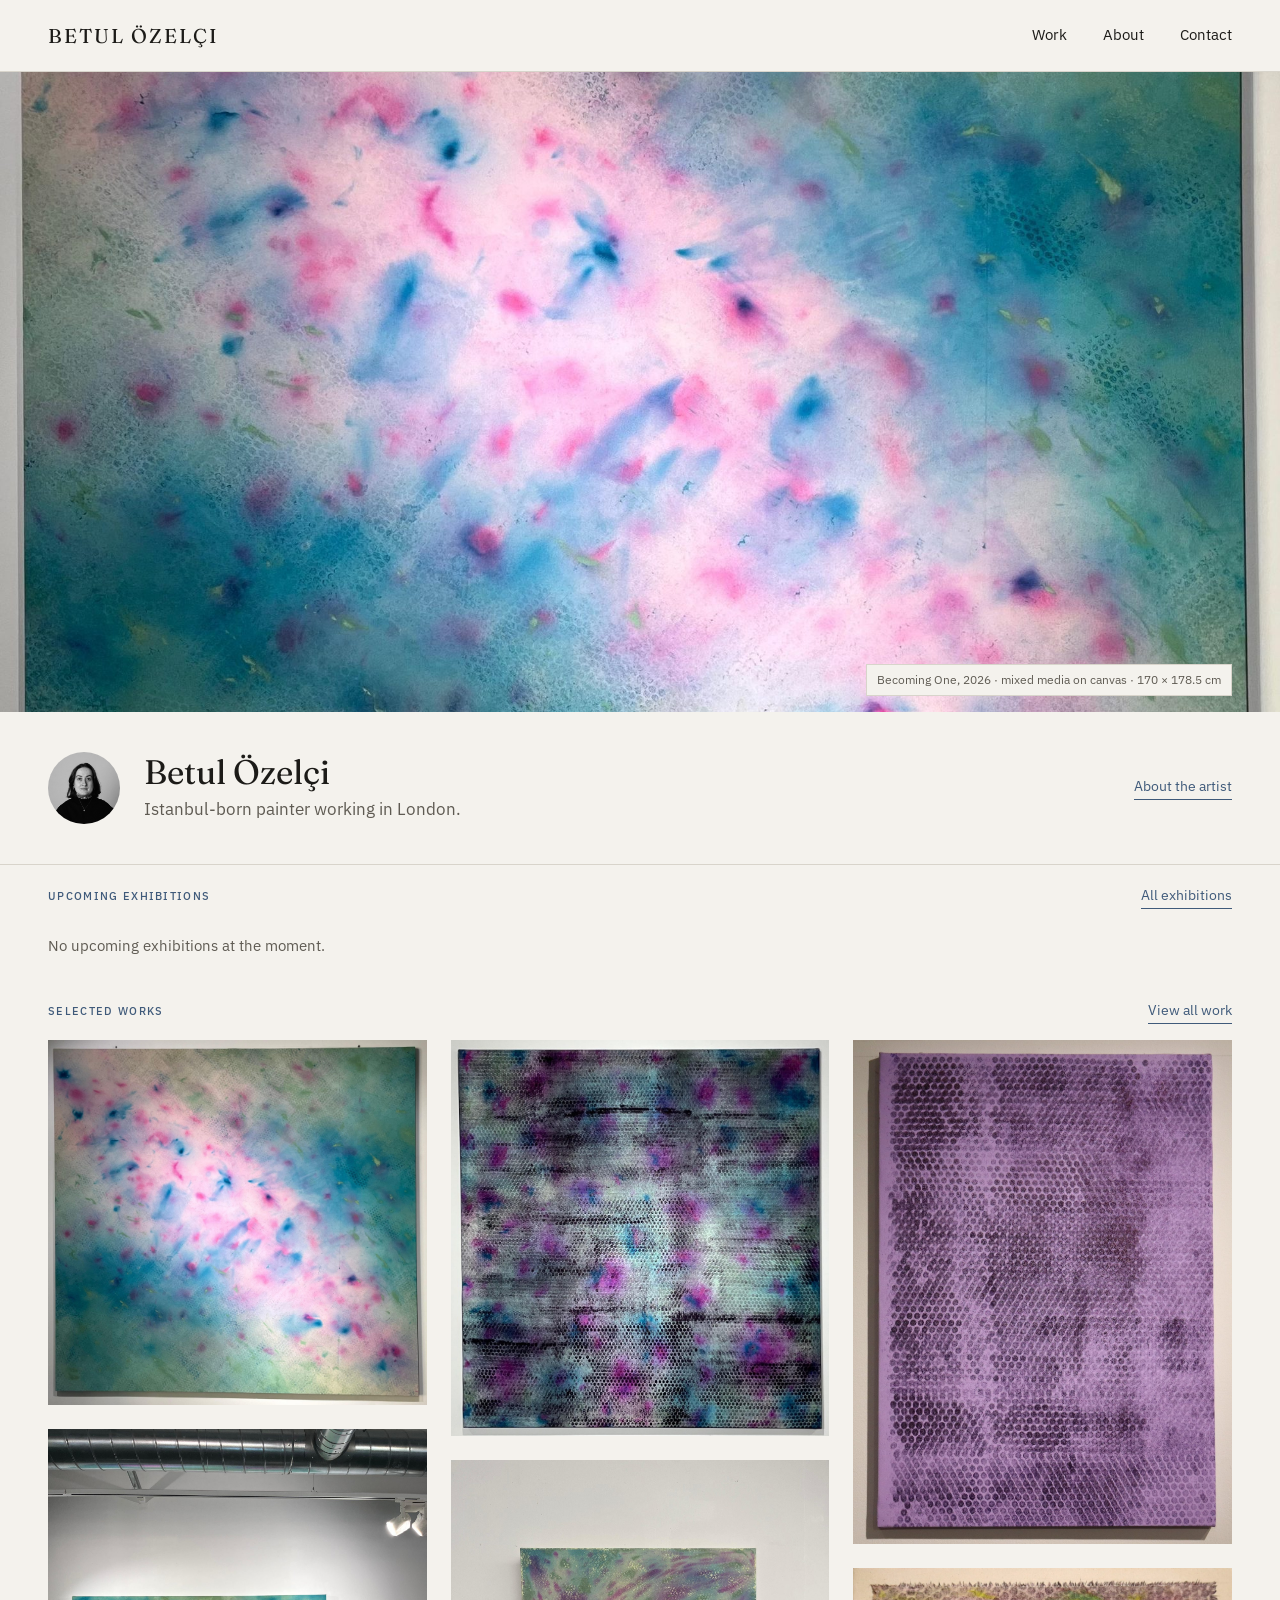
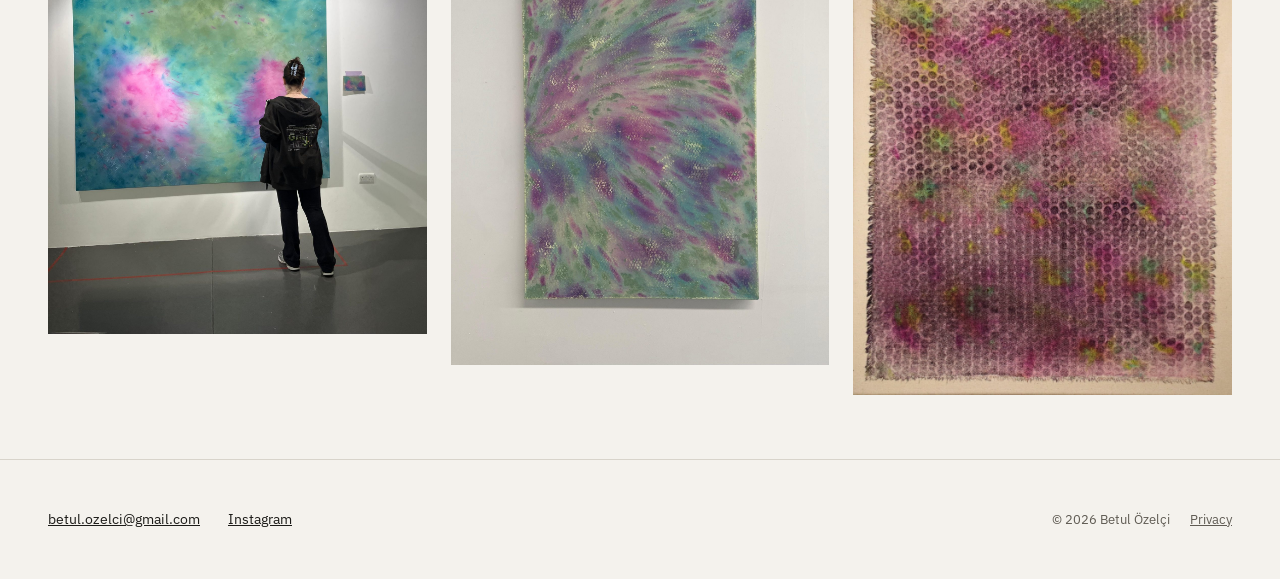
==== index.html @ ed138870 "Initial Push" ====
<!doctype html>
<html lang="en">
<head>
  <meta charset="utf-8">
  <meta name="viewport" content="width=device-width, initial-scale=1">
  <title>Home</title>
  <meta name="description" content="Betul Özelçi — Istanbul-born painter working in London. Paintings, exhibitions and contact.">
  <link rel="preconnect" href="https://fonts.googleapis.com">
  <link rel="preconnect" href="https://fonts.gstatic.com" crossorigin>
  <link href="https://fonts.googleapis.com/css2?family=Fraunces:opsz,wght@9..144,400;9..144,500&family=IBM+Plex+Sans:wght@400;500&display=swap" rel="stylesheet">
  <link rel="stylesheet" href="css/style.css">
</head>
<body data-page="home" data-root="">

  <header class="site-header wrap">
    <a class="brand" href="index.html" data-site="name">Artist Name</a>
    <nav class="nav" aria-label="Main">
      <a href="work.html">Work</a>
      <a href="about.html">About</a>
      <a href="#contact">Contact</a>
    </nav>
  </header>

  <!-- Hero: one painting, full width. Which one is set by "hero" in js/site.js -->
  <section class="hero" id="hero" aria-label="Featured painting"></section>

  <section class="intro wrap" aria-label="Introduction">
    <div id="avatar" aria-hidden="true"></div>
    <div>
      <h1 data-site="name">Artist Name</h1>
      <p data-site="tagline">London-based painter working in abstraction.</p>
    </div>
    <a class="link about-link" href="about.html">About the artist</a>
  </section>

  <!-- Upcoming exhibitions: current and future shows from js/exhibitions.js (max 3).
       When there are none, the line below is shown instead. -->
  <section class="exhibitions wrap" id="exhibitions" aria-label="Upcoming exhibitions">
    <div class="section-head">
      <span class="eyebrow">Upcoming exhibitions</span>
      <a class="link" href="about.html#exhibitions">All exhibitions</a>
    </div>
    <div id="exh-list"></div>
    <p class="exh-empty" id="exh-empty" hidden>No upcoming exhibitions at the moment.</p>
  </section>

  <!-- Selected works: paintings with featured: true in js/paintings.js -->
  <section class="section wrap" id="work" aria-label="Selected works">
    <div class="section-head">
      <span class="eyebrow">Selected works</span>
      <a class="link" href="work.html">View all work</a>
    </div>
    <div class="grid" id="selected"></div>
  </section>

  <footer class="site-footer wrap" id="contact">
    <div class="links">
      <a data-site="email" href="#">hello@example.com</a>
      <a data-site="instagram" href="#">Instagram</a>
      <a data-site="saatchi" href="#">Saatchi Art</a>
    </div>
    <div class="legal">
      <span>© <span data-now-year>2026</span> <span data-site="name">Artist Name</span></span>
      <a href="privacy.html">Privacy</a>
    </div>
  </footer>

  <script src="js/site.js"></script>
  <script src="js/paintings.js"></script>
  <script src="js/exhibitions.js"></script>
  <script src="js/main.js"></script>
</body>
</html>
---- css/style.css ----
:root {
  --bg: #f4f2ed;
  --ink: #1c1b18;
  --muted: #5f5b53;
  --line: #d8d4cb;
  --line-soft: #e6e3dc;
  --ph: #e4e1d9;
  --accent: #3f5a7a;
  --serif: 'Fraunces', Georgia, serif;
  --sans: 'IBM Plex Sans', system-ui, sans-serif;
  --gutter: 48px;
}
@media (max-width: 720px) { :root { --gutter: 20px; } }

* { box-sizing: border-box; }
html { -webkit-text-size-adjust: 100%; }
body { margin: 0; background: var(--bg); color: var(--ink); font-family: var(--sans); font-size: 16px; line-height: 1.5; }
a { color: inherit; }
img { display: block; max-width: 100%; height: auto; }
figure { margin: 0; }
.wrap { padding-left: var(--gutter); padding-right: var(--gutter); }
[hidden] { display: none !important; }

/* ---------- header ---------- */
.site-header { height: 72px; display: flex; align-items: center; justify-content: space-between; border-bottom: 1px solid var(--line); }
.brand { font-family: var(--serif); font-size: 20px; letter-spacing: .1em; text-transform: uppercase; text-decoration: none; }
.nav { display: flex; gap: 36px; }
.nav a { text-decoration: none; font-size: 15px; padding: 12px 0; }
.nav a[aria-current="page"] { border-bottom: 1px solid var(--ink); padding-bottom: 2px; }
@media (max-width: 720px) {
  .site-header { height: 56px; }
  .brand { font-size: 15px; }
  .nav { gap: 18px; }
  .nav a { font-size: 14px; }
}

/* ---------- home: hero ---------- */
.hero { position: relative; background: var(--ph); min-height: 320px; }
.hero img { width: 100%; height: 640px; object-fit: cover; }
.hero .caption { position: absolute; right: var(--gutter); bottom: 16px; font-size: 12px; color: var(--muted); background: var(--bg); padding: 6px 10px; border: 1px solid var(--line); }
@media (max-width: 720px) {
  .hero img { height: 440px; }
  .hero .caption { right: 12px; bottom: 12px; font-size: 11px; }
}

/* ---------- home: intro ---------- */
.intro { display: flex; align-items: center; gap: 24px; padding-top: 40px; padding-bottom: 40px; }
.intro .avatar { width: 72px; height: 72px; border-radius: 50%; object-fit: cover; background: var(--ph); flex-shrink: 0; }
.intro h1 { margin: 0 0 6px; font-family: var(--serif); font-weight: 400; font-size: 34px; line-height: 1.1; }
.intro p { margin: 0; font-size: 17px; color: var(--muted); }
.intro .about-link { margin-left: auto; white-space: nowrap; }
@media (max-width: 720px) {
  .intro { flex-direction: column; align-items: flex-start; gap: 10px; padding-top: 24px; padding-bottom: 24px; }
  .intro .avatar { width: 56px; height: 56px; }
  .intro h1 { font-size: 26px; }
  .intro p { font-size: 15px; }
  .intro .about-link { margin-left: 0; }
}

/* ---------- shared bits ---------- */
.section { padding-top: 8px; padding-bottom: 64px; }
.section-head { display: flex; align-items: baseline; justify-content: space-between; gap: 16px; margin-bottom: 16px; }
.eyebrow { font-size: 11px; letter-spacing: .12em; text-transform: uppercase; font-weight: 500; color: var(--accent); }
.link { font-size: 14px; color: var(--accent); text-decoration: none; border-bottom: 1px solid var(--accent); padding-bottom: 2px; }
.count { font-size: 14px; color: var(--muted); }
.empty { font-size: 15px; color: var(--muted); padding: 40px 0; }

/* ---------- home: exhibitions ---------- */
.exhibitions { border-top: 1px solid var(--line); padding-top: 20px; padding-bottom: 32px; }
.exh-row { display: flex; align-items: center; gap: 24px; min-height: 40px; border-bottom: 1px solid var(--line-soft); font-size: 14px; }
.exh-row .dates { width: 190px; flex-shrink: 0; color: var(--muted); }
.exh-row .title { flex: 1; font-size: 15px; font-weight: 500; }
.exh-row .venue { width: 360px; flex-shrink: 0; color: var(--muted); }
.exh-row .more { color: var(--accent); text-decoration: none; }
.exh-empty { margin: 0; padding: 10px 0 2px; font-size: 15px; color: var(--muted); }
@media (max-width: 1000px) { .exh-row .venue { width: 220px; } }
@media (max-width: 720px) {
  .exh-row { flex-direction: column; align-items: flex-start; gap: 4px; padding: 10px 0; }
  .exh-row .dates, .exh-row .venue { width: auto; font-size: 12px; }
}

/* ---------- grid of works ---------- */
.grid { columns: 3; column-gap: 24px; }
@media (max-width: 1000px) { .grid { columns: 2; } }
@media (max-width: 720px) { .grid { columns: 2; column-gap: 16px; } }
@media (max-width: 380px) { .grid { columns: 1; } }

.tile { display: block; break-inside: avoid; margin: 0 0 24px; position: relative; text-decoration: none; color: inherit; }
@media (max-width: 720px) { .tile { margin-bottom: 16px; } }
.tile .img { background: var(--ph); }
.tile figcaption { font-size: 12px; line-height: 18px; color: var(--muted); margin-top: 6px; }
.tile figcaption .t { display: block; }
.tile figcaption .m { display: block; }

/* mouse / trackpad: caption appears on hover over the image */
@media (hover: hover) {
  .tile figcaption { position: absolute; left: 0; right: 0; bottom: 0; margin: 0; padding: 14px 16px; background: rgba(28, 27, 24, .82); color: #fff; opacity: 0; transition: opacity .2s; }
  .tile:hover figcaption, .tile:focus-visible figcaption { opacity: 1; }
  .tile figcaption .t { font-size: 15px; font-weight: 500; }
  .tile figcaption .m { font-size: 13px; color: #e4e1d9; }
}

/* ---------- works page: filters ---------- */
.page-title { font-family: var(--serif); font-weight: 400; font-size: 40px; line-height: 1.1; margin: 40px 0 20px; }
.filters { display: flex; flex-direction: column; gap: 10px; margin-bottom: 24px; }
.filter-row { display: flex; align-items: center; gap: 20px; font-size: 15px; overflow-x: auto; white-space: nowrap; }
.filter-row .eyebrow { width: 72px; flex-shrink: 0; }
.filter-row button { background: none; border: 0; padding: 0; font: inherit; color: var(--muted); cursor: pointer; border-bottom: 1px solid transparent; line-height: 22px; }
.filter-row button[aria-pressed="true"] { color: var(--ink); border-bottom-color: var(--ink); }
@media (max-width: 720px) {
  .page-title { font-size: 26px; margin: 24px 0 14px; }
  .filter-row { font-size: 14px; gap: 16px; }
  .filter-row .eyebrow { width: 56px; }
}

/* ---------- painting page ---------- */
.subbar { height: 56px; display: flex; align-items: center; justify-content: space-between; border-bottom: 1px solid var(--line-soft); font-size: 14px; }
.subbar a { text-decoration: none; color: var(--muted); }
.subbar .pn { display: flex; gap: 24px; }
.artwork { display: flex; gap: 40px; align-items: flex-start; padding-top: 24px; padding-bottom: 64px; }
.gallery { display: flex; gap: 24px; align-items: flex-start; width: 832px; max-width: 100%; flex-shrink: 0; }
.main { width: 720px; max-width: 100%; background: var(--ph); cursor: zoom-in; }
.main img { width: 100%; }
.thumbs { display: flex; flex-direction: column; gap: 12px; width: 88px; flex-shrink: 0; }
.thumbs button { background: none; border: 0; padding: 0; cursor: pointer; text-align: left; font: inherit; color: var(--muted); font-size: 11px; line-height: 14px; }
.thumbs button img { width: 88px; height: 88px; object-fit: cover; border: 2px solid transparent; background: var(--ph); margin-bottom: 4px; }
.thumbs button[aria-pressed="true"] img { border-color: var(--ink); }
.info { flex: 1; display: flex; flex-direction: column; gap: 14px; min-width: 240px; }
.info h1 { margin: 0; font-family: var(--serif); font-weight: 400; font-size: 32px; line-height: 1.1; }
.meta { display: flex; flex-direction: column; gap: 6px; font-size: 15px; color: var(--muted); }
.btn { display: inline-flex; align-items: center; justify-content: center; height: 48px; padding: 0 20px; background: var(--ink); color: #fff; text-decoration: none; font-size: 15px; font-weight: 500; align-self: flex-start; }
.status-text { font-size: 15px; color: var(--muted); }
.desc { font-size: 15px; line-height: 1.6; margin: 8px 0 0; }
.enquire { align-self: flex-start; }
.more-grid { display: grid; grid-template-columns: repeat(4, minmax(0, 1fr)); gap: 24px; }
.more-grid .tile { margin: 0; }
@media (max-width: 1000px) {
  .artwork { flex-direction: column; }
  .gallery { width: 100%; }
  .main { width: 100%; }
  .more-grid { grid-template-columns: repeat(2, minmax(0, 1fr)); gap: 16px; }
}
@media (max-width: 720px) {
  .subbar { height: 44px; font-size: 13px; }
  .gallery { flex-direction: column; gap: 12px; }
  .thumbs { flex-direction: row; width: 100%; }
  .thumbs button { flex: 1; }
  .thumbs button img { width: 100%; height: 78px; }
  .info h1 { font-size: 26px; }
  .btn { align-self: stretch; }
}
dialog.zoom { border: 0; padding: 0; margin: 0; background: #1c1b18; max-width: 100vw; max-height: 100vh; width: 100vw; height: 100vh; }
dialog.zoom img { width: 100%; height: 100%; object-fit: contain; cursor: zoom-out; }
dialog.zoom::backdrop { background: rgba(28, 27, 24, .9); }

/* ---------- about page ---------- */
.about-top { display: flex; gap: 48px; align-items: flex-start; padding-top: 48px; padding-bottom: 48px; }
.about-top .portrait { width: 420px; flex-shrink: 0; background: var(--ph); }
.about-top .text { flex: 1; }
.about-top h1 { margin: 0 0 16px; font-family: var(--serif); font-weight: 400; font-size: 40px; line-height: 1.1; }
.statement p { font-size: 16px; line-height: 1.7; margin: 0 0 14px; }
.cv { display: grid; grid-template-columns: repeat(auto-fit, minmax(240px, 1fr)); gap: 48px; padding-bottom: 64px; }
.cv h2 { font-size: 11px; letter-spacing: .12em; text-transform: uppercase; font-weight: 500; color: var(--accent); margin: 0 0 14px; }
.cv ul { list-style: none; margin: 0; padding: 0; display: flex; flex-direction: column; gap: 12px; }
.cv li { display: flex; gap: 16px; font-size: 15px; line-height: 22px; }
.cv li .y { width: 48px; flex-shrink: 0; color: var(--muted); font-size: 13px; }
.studio { padding-bottom: 64px; }
.studio img { width: 100%; height: 400px; object-fit: cover; background: var(--ph); }
.contact { padding-bottom: 64px; }
.contact .big { font-family: var(--serif); font-size: 30px; text-decoration: none; display: inline-block; margin: 12px 0; }
.contact .links { display: flex; gap: 24px; font-size: 15px; }
@media (max-width: 1000px) {
  .about-top { flex-direction: column; gap: 24px; }
  .about-top .portrait { width: 100%; }
  .cv { grid-template-columns: 1fr; gap: 24px; }
}
@media (max-width: 720px) {
  .about-top { padding-top: 20px; padding-bottom: 24px; }
  .about-top h1 { font-size: 26px; }
  .studio img { height: 220px; }
  .contact .big { font-size: 22px; }
}

/* ---------- footer ---------- */
.site-footer { min-height: 120px; display: flex; align-items: center; justify-content: space-between; border-top: 1px solid var(--line); font-size: 14px; gap: 16px; flex-wrap: wrap; padding-top: 24px; padding-bottom: 24px; }
.site-footer .links { display: flex; gap: 28px; flex-wrap: wrap; }
.site-footer .legal { display: flex; gap: 20px; font-size: 13px; color: var(--muted); }
@media (max-width: 720px) {
  .site-footer { flex-direction: column; align-items: flex-start; gap: 14px; }
  .site-footer .links { gap: 20px; }
}

/* ---------- missing image notice (test builds only) ---------- */
.missing { display: flex; align-items: center; justify-content: center; background: var(--ph); color: var(--muted); font-size: 12px; min-height: 200px; border: 1px dashed #b8b4aa; text-align: center; padding: 12px; word-break: break-all; }
.hero .missing, .studio .missing { min-height: 320px; }
.intro .missing { width: 72px; height: 72px; min-height: 0; border-radius: 50%; font-size: 9px; padding: 4px; }
.thumbs .missing { width: 88px; height: 88px; min-height: 0; font-size: 9px; padding: 4px; margin-bottom: 4px; }
@media (max-width: 720px) { .thumbs .missing { width: 100%; height: 78px; } }
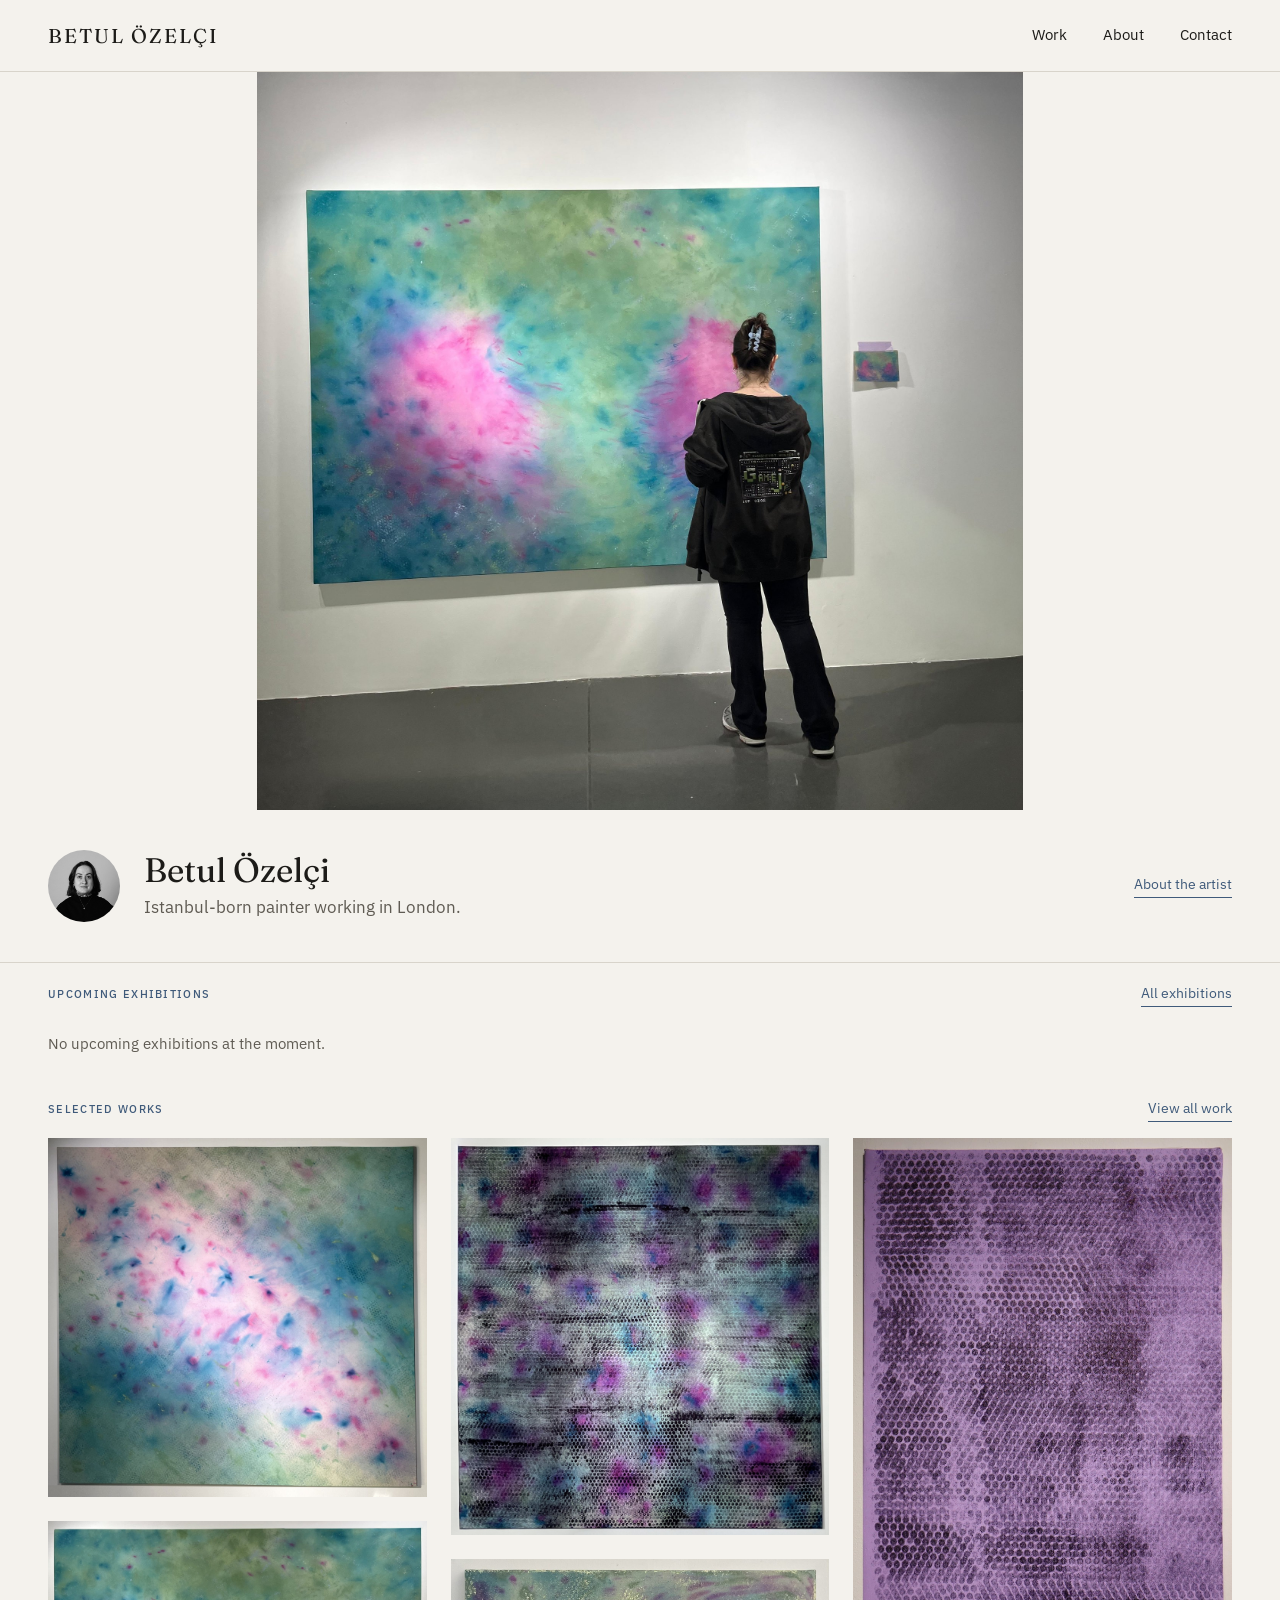
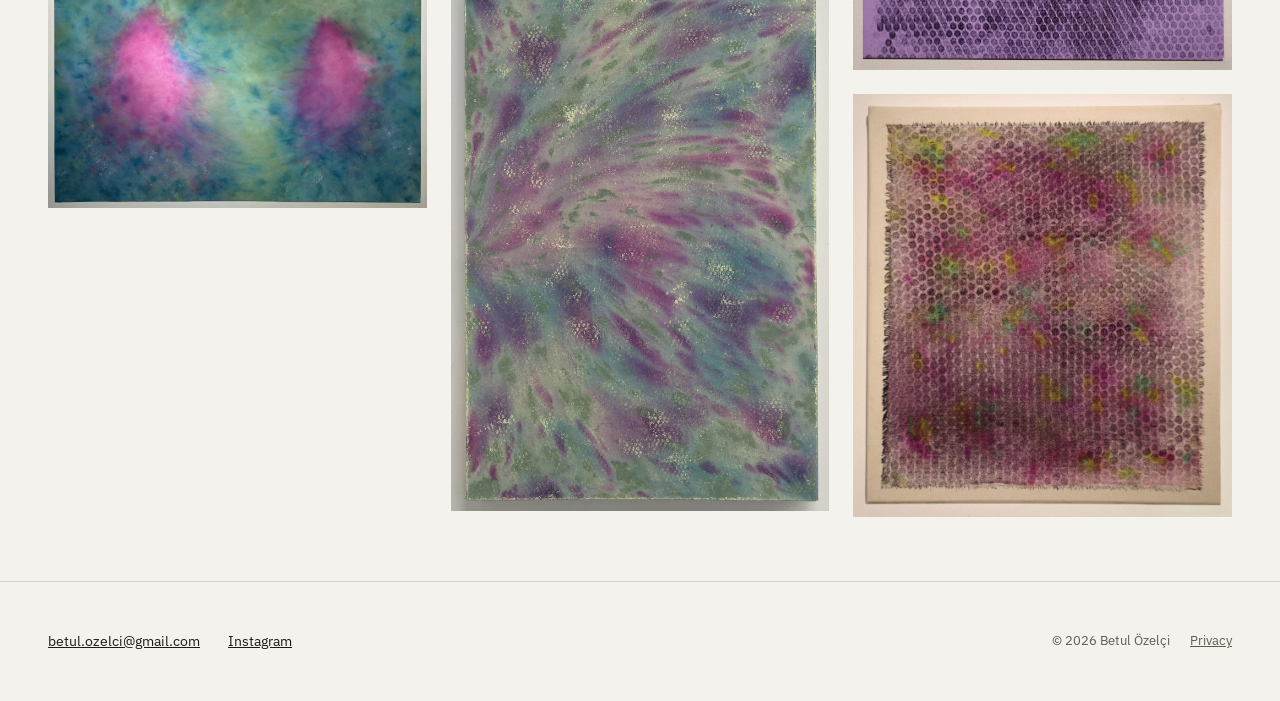
==== commit 95a2d0f6: "Fixed #2" ====
--- a/index.html
+++ b/index.html
@@ -21,8 +21,9 @@
     </nav>
   </header>
 
-  <!-- Hero: one painting, full width. Which one is set by "hero" in js/site.js -->
-  <section class="hero" id="hero" aria-label="Featured painting"></section>
+  <!-- Hero: the photos in "hero_slides" (data/site.json) fade into each other every "hero_seconds".
+       If that list is empty, the painting named in "hero" is shown instead. -->
+  <section class="hero" id="hero" aria-label="Featured photos"></section>
 
   <section class="intro wrap" aria-label="Introduction">
     <div id="avatar" aria-hidden="true"></div>
@@ -65,9 +66,6 @@
     </div>
   </footer>
 
-  <script src="js/site.js"></script>
-  <script src="js/paintings.js"></script>
-  <script src="js/exhibitions.js"></script>
   <script src="js/main.js"></script>
 </body>
 </html>
--- a/css/style.css
+++ b/css/style.css
@@ -38,9 +38,22 @@
 .hero { position: relative; background: var(--ph); min-height: 320px; }
 .hero img { width: 100%; height: 640px; object-fit: cover; }
 .hero .caption { position: absolute; right: var(--gutter); bottom: 16px; font-size: 12px; color: var(--muted); background: var(--bg); padding: 6px 10px; border: 1px solid var(--line); }
+/* slideshow version: whole photos, cross-fading */
+.hero--slides {
+  --hero-ratio: 1.2;                                   /* overwritten from the photos once they load */
+  background: var(--bg);
+  height: min(82vh, calc(100vw / var(--hero-ratio)));  /* as tall as the tallest photo needs, never taller than the screen */
+  min-height: 0;
+}
+.hero--slides .slide { position: absolute; inset: 0; opacity: 0; transition: opacity 1.4s ease; }
+.hero--slides .slide.is-active { opacity: 1; }
+.hero--slides .slide img { width: 100%; height: 100%; object-fit: contain; object-position: center; display: block; }
+.hero--slides .slide .missing { position: absolute; inset: 0; }
+@media (prefers-reduced-motion: reduce) { .hero--slides .slide { transition: none; } }
 @media (max-width: 720px) {
   .hero img { height: 440px; }
   .hero .caption { right: 12px; bottom: 12px; font-size: 11px; }
+  .hero--slides { height: min(70vh, calc(100vw / var(--hero-ratio))); }
 }
 
 /* ---------- home: intro ---------- */
@@ -165,7 +178,13 @@
 .cv li { display: flex; gap: 16px; font-size: 15px; line-height: 22px; }
 .cv li .y { width: 48px; flex-shrink: 0; color: var(--muted); font-size: 13px; }
 .studio { padding-bottom: 64px; }
-.studio img { width: 100%; height: 400px; object-fit: cover; background: var(--ph); }
+.studio img { width: 100%; height: auto; display: block; background: var(--ph); }   /* whole photo, own proportions */
+.photos { padding-bottom: 64px; }
+/* one row: every photo the same height, its own proportions (no cropping), equal gaps */
+.photo-grid { display: flex; align-items: stretch; gap: 24px; }
+.photo-grid .photo { margin: 0; min-width: 0; flex: 1 1 0; }   /* flex-grow is set per photo from its aspect ratio */
+.photo-grid img { width: 100%; height: auto; display: block; background: var(--ph); }
+.photo-grid .missing { min-height: 160px; }
 .contact { padding-bottom: 64px; }
 .contact .big { font-family: var(--serif); font-size: 30px; text-decoration: none; display: inline-block; margin: 12px 0; }
 .contact .links { display: flex; gap: 24px; font-size: 15px; }
@@ -177,7 +196,8 @@
 @media (max-width: 720px) {
   .about-top { padding-top: 20px; padding-bottom: 24px; }
   .about-top h1 { font-size: 26px; }
-  .studio img { height: 220px; }
+  .photo-grid { flex-direction: column; gap: 16px; }
+  .photo-grid .photo { flex: none; }
   .contact .big { font-size: 22px; }
 }
 
@@ -196,3 +216,9 @@
 .intro .missing { width: 72px; height: 72px; min-height: 0; border-radius: 50%; font-size: 9px; padding: 4px; }
 .thumbs .missing { width: 88px; height: 88px; min-height: 0; font-size: 9px; padding: 4px; margin-bottom: 4px; }
 @media (max-width: 720px) { .thumbs .missing { width: 100%; height: 78px; } }
+
+/* shown at the top of the page only if data/*.json could not be loaded */
+.load-error {
+  background: #b3261e; color: #fff; padding: .8rem 1.2rem;
+  font: 500 .95rem/1.4 "IBM Plex Sans", system-ui, sans-serif; text-align: center;
+}
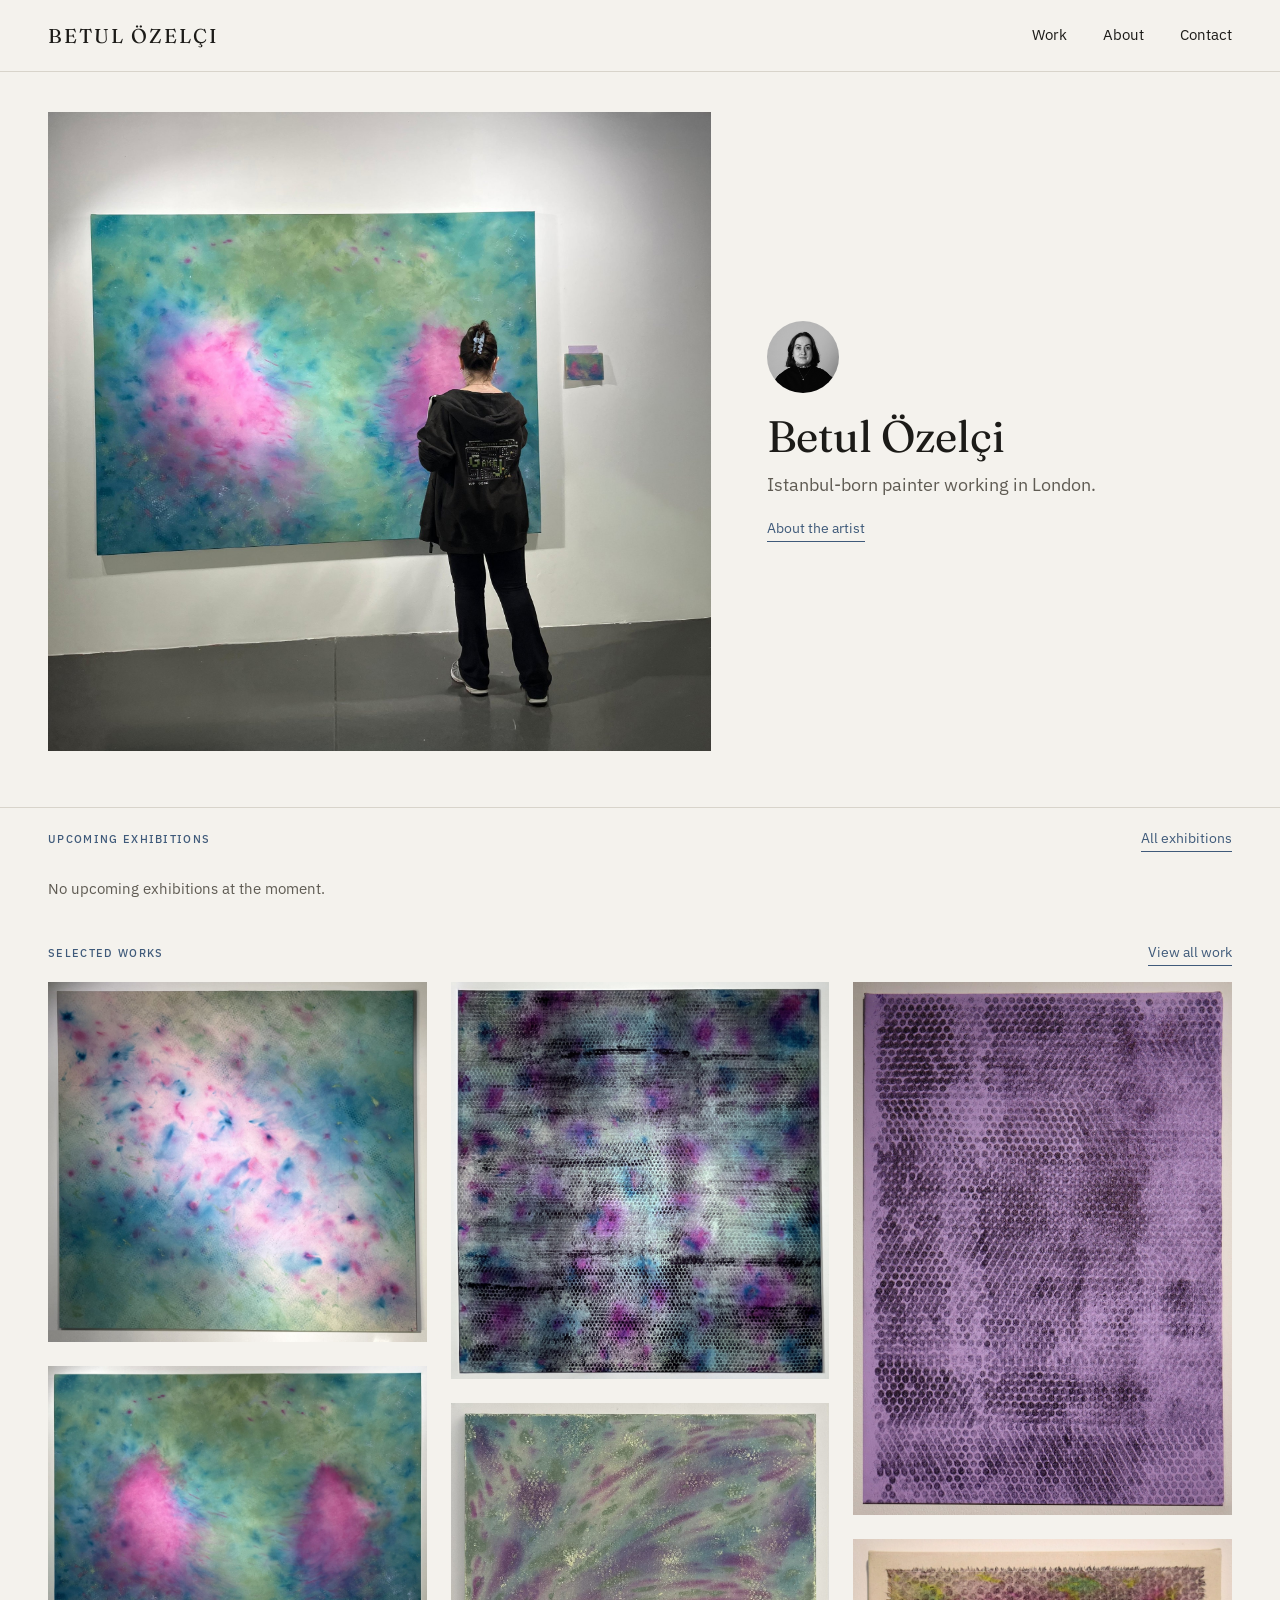
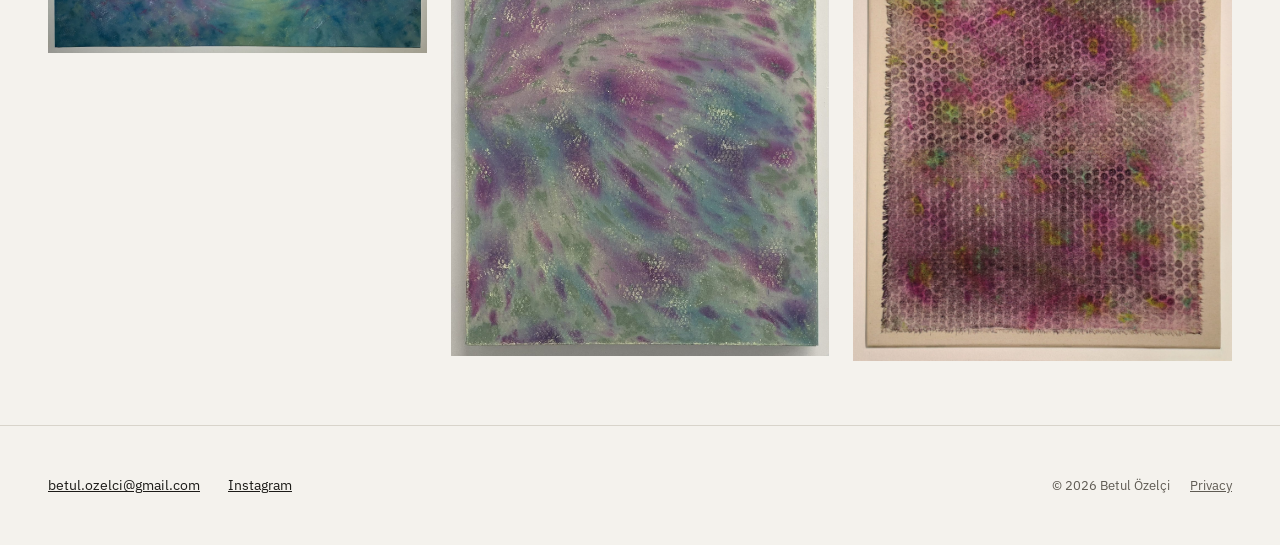
==== commit 060f28b7: "Fixed #3" ====
--- a/index.html
+++ b/index.html
@@ -21,18 +21,21 @@
     </nav>
   </header>
 
-  <!-- Hero: the photos in "hero_slides" (data/site.json) fade into each other every "hero_seconds".
-       If that list is empty, the painting named in "hero" is shown instead. -->
-  <section class="hero" id="hero" aria-label="Featured photos"></section>
+  <!-- Top of the page: photo slideshow on the left, name and intro on the right.
+       The photos come from "hero_slides" in data/site.json and fade every "hero_seconds";
+       if that list is empty, the painting named in "hero" is shown instead. -->
+  <div class="top wrap">
+    <section class="hero" id="hero" aria-label="Featured photos"></section>
 
-  <section class="intro wrap" aria-label="Introduction">
-    <div id="avatar" aria-hidden="true"></div>
-    <div>
-      <h1 data-site="name">Artist Name</h1>
-      <p data-site="tagline">London-based painter working in abstraction.</p>
-    </div>
-    <a class="link about-link" href="about.html">About the artist</a>
-  </section>
+    <section class="intro" aria-label="Introduction">
+      <div id="avatar" aria-hidden="true"></div>
+      <div>
+        <h1 data-site="name">Artist Name</h1>
+        <p data-site="tagline">London-based painter working in abstraction.</p>
+      </div>
+      <a class="link about-link" href="about.html">About the artist</a>
+    </section>
+  </div>
 
   <!-- Upcoming exhibitions: current and future shows from js/exhibitions.js (max 3).
        When there are none, the line below is shown instead. -->
--- a/css/style.css
+++ b/css/style.css
@@ -34,40 +34,39 @@
   .nav a { font-size: 14px; }
 }
 
-/* ---------- home: hero ---------- */
-.hero { position: relative; background: var(--ph); min-height: 320px; }
-.hero img { width: 100%; height: 640px; object-fit: cover; }
-.hero .caption { position: absolute; right: var(--gutter); bottom: 16px; font-size: 12px; color: var(--muted); background: var(--bg); padding: 6px 10px; border: 1px solid var(--line); }
-/* slideshow version: whole photos, cross-fading */
-.hero--slides {
-  --hero-ratio: 1.2;                                   /* overwritten from the photos once they load */
+/* ---------- home: hero + intro, side by side ---------- */
+.top { display: flex; align-items: center; gap: 56px; padding-top: 40px; padding-bottom: 56px; }
+.hero {
+  --hero-ratio: 1.2;                       /* overwritten from the photos once they load */
+  position: relative; flex: 0 0 56%; width: 56%;
+  aspect-ratio: var(--hero-ratio);         /* the box takes the proportions of the tallest photo … */
+  max-height: 72vh;                        /* … but never grows past most of the screen */
   background: var(--bg);
-  height: min(82vh, calc(100vw / var(--hero-ratio)));  /* as tall as the tallest photo needs, never taller than the screen */
-  min-height: 0;
-}
-.hero--slides .slide { position: absolute; inset: 0; opacity: 0; transition: opacity 1.4s ease; }
-.hero--slides .slide.is-active { opacity: 1; }
-.hero--slides .slide img { width: 100%; height: 100%; object-fit: contain; object-position: center; display: block; }
-.hero--slides .slide .missing { position: absolute; inset: 0; }
-@media (prefers-reduced-motion: reduce) { .hero--slides .slide { transition: none; } }
-@media (max-width: 720px) {
-  .hero img { height: 440px; }
-  .hero .caption { right: 12px; bottom: 12px; font-size: 11px; }
-  .hero--slides { height: min(70vh, calc(100vw / var(--hero-ratio))); }
+}
+.hero img, .hero .slide { position: absolute; inset: 0; width: 100%; height: 100%; }
+.hero img { object-fit: contain; object-position: center; display: block; }   /* whole photo, never cropped */
+.hero .slide { opacity: 0; transition: opacity 1.4s ease; }
+.hero .slide.is-active { opacity: 1; }
+.hero .caption { position: absolute; right: 12px; bottom: 12px; font-size: 12px; color: var(--muted); background: var(--bg); padding: 6px 10px; border: 1px solid var(--line); }
+.hero .missing { position: absolute; inset: 0; min-height: 0; }
+@media (prefers-reduced-motion: reduce) { .hero .slide { transition: none; } }
+@media (max-width: 900px) {
+  .top { flex-direction: column; align-items: stretch; gap: 24px; padding-top: 20px; padding-bottom: 32px; }
+  .hero { flex: none; width: 100%; max-height: none; }
 }
 
 /* ---------- home: intro ---------- */
-.intro { display: flex; align-items: center; gap: 24px; padding-top: 40px; padding-bottom: 40px; }
+.intro { flex: 1; display: flex; flex-direction: column; align-items: flex-start; gap: 20px; }
 .intro .avatar { width: 72px; height: 72px; border-radius: 50%; object-fit: cover; background: var(--ph); flex-shrink: 0; }
-.intro h1 { margin: 0 0 6px; font-family: var(--serif); font-weight: 400; font-size: 34px; line-height: 1.1; }
-.intro p { margin: 0; font-size: 17px; color: var(--muted); }
-.intro .about-link { margin-left: auto; white-space: nowrap; }
-@media (max-width: 720px) {
-  .intro { flex-direction: column; align-items: flex-start; gap: 10px; padding-top: 24px; padding-bottom: 24px; }
+.intro h1 { margin: 0 0 10px; font-family: var(--serif); font-weight: 400; font-size: 44px; line-height: 1.08; }
+.intro p { margin: 0; font-size: 18px; line-height: 1.5; color: var(--muted); max-width: 34ch; }
+.intro .about-link { white-space: nowrap; }
+@media (max-width: 900px) {
+  .intro { flex-direction: row; flex-wrap: wrap; align-items: center; gap: 16px; }
   .intro .avatar { width: 56px; height: 56px; }
-  .intro h1 { font-size: 26px; }
+  .intro h1 { font-size: 28px; margin-bottom: 4px; }
   .intro p { font-size: 15px; }
-  .intro .about-link { margin-left: 0; }
+  .intro .about-link { flex-basis: 100%; }
 }
 
 /* ---------- shared bits ---------- */
@@ -212,7 +211,7 @@
 
 /* ---------- missing image notice (test builds only) ---------- */
 .missing { display: flex; align-items: center; justify-content: center; background: var(--ph); color: var(--muted); font-size: 12px; min-height: 200px; border: 1px dashed #b8b4aa; text-align: center; padding: 12px; word-break: break-all; }
-.hero .missing, .studio .missing { min-height: 320px; }
+.studio .missing { min-height: 320px; }
 .intro .missing { width: 72px; height: 72px; min-height: 0; border-radius: 50%; font-size: 9px; padding: 4px; }
 .thumbs .missing { width: 88px; height: 88px; min-height: 0; font-size: 9px; padding: 4px; margin-bottom: 4px; }
 @media (max-width: 720px) { .thumbs .missing { width: 100%; height: 78px; } }
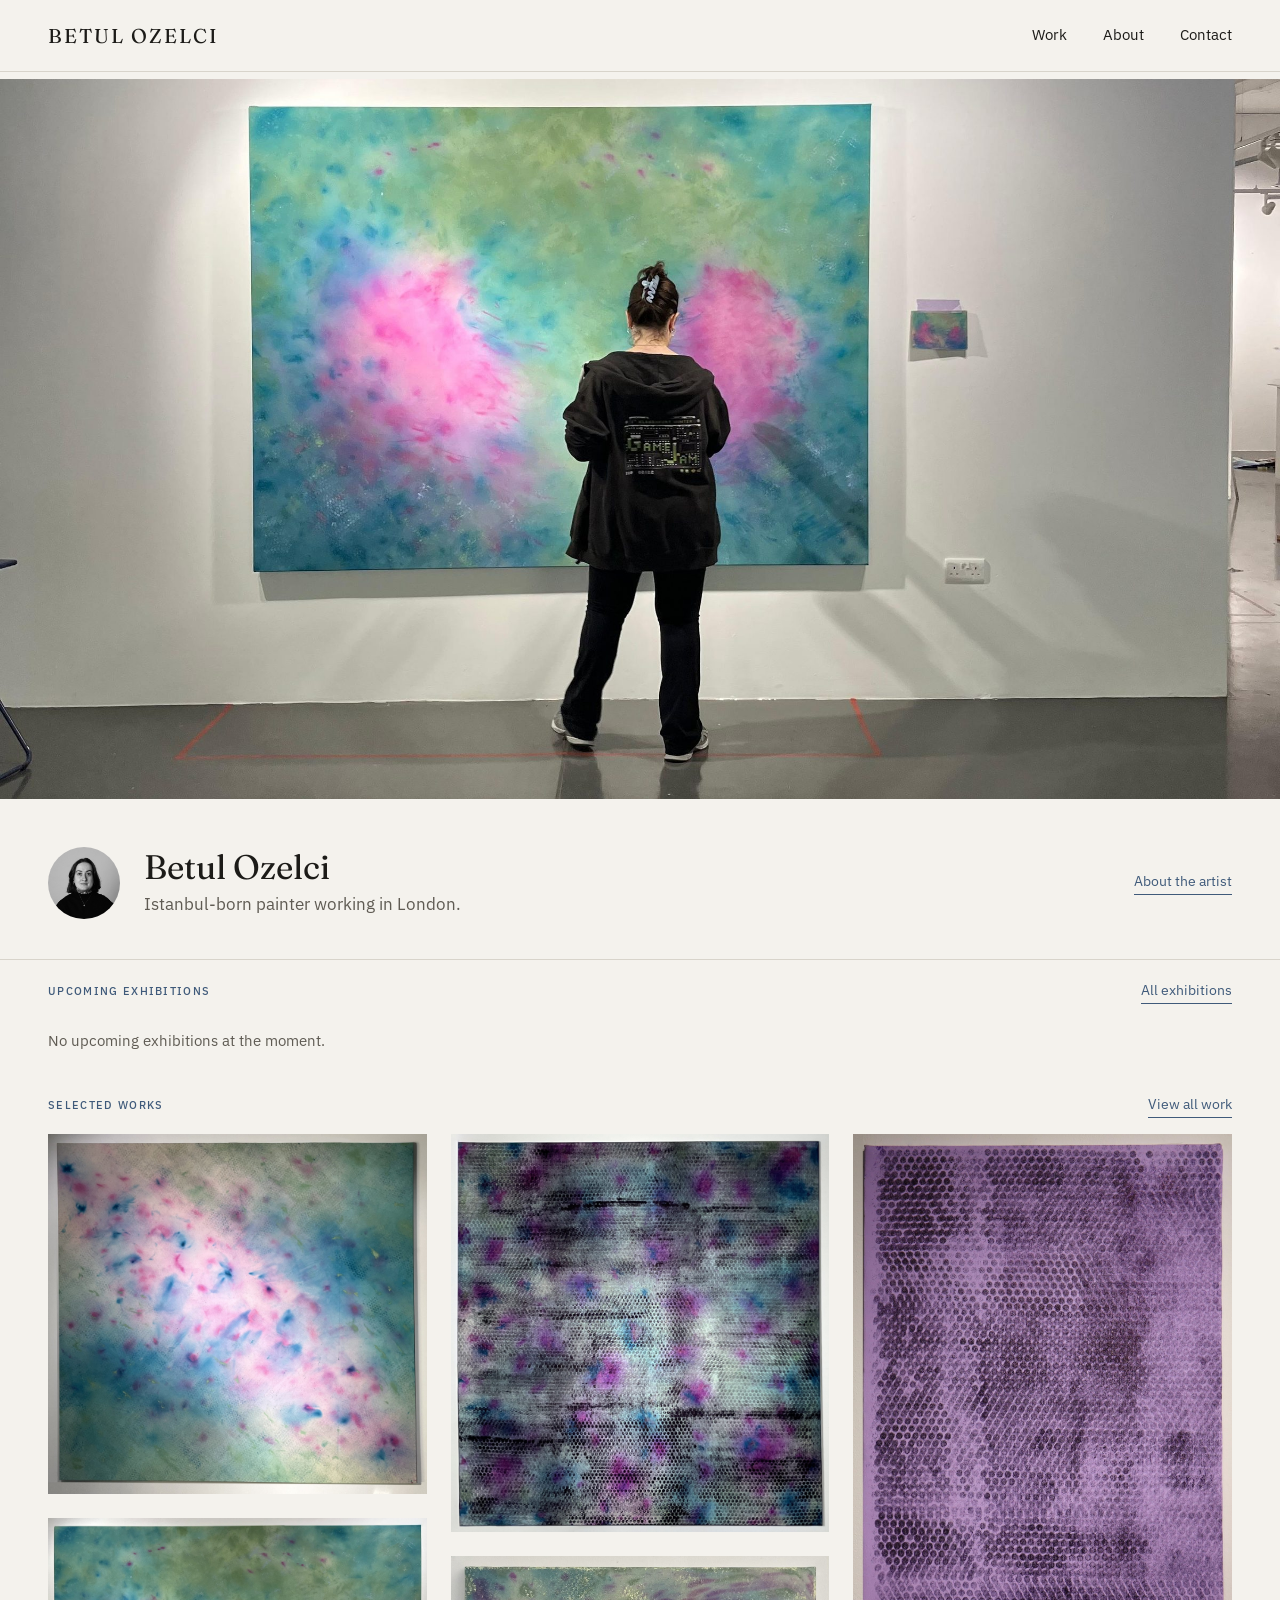
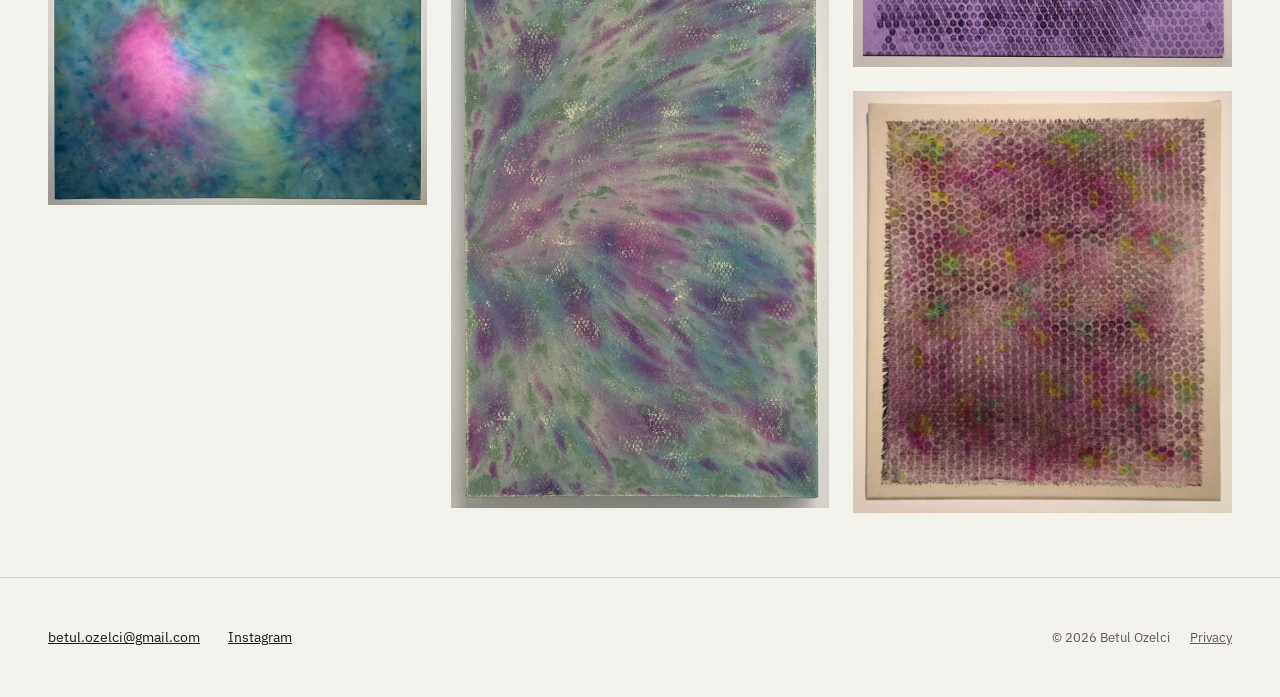
==== commit 5029a034: "Fixed #7 (I don't remember what was the previous one)" ====
--- a/index.html
+++ b/index.html
@@ -4,7 +4,7 @@
   <meta charset="utf-8">
   <meta name="viewport" content="width=device-width, initial-scale=1">
   <title>Home</title>
-  <meta name="description" content="Betul Özelçi — Istanbul-born painter working in London. Paintings, exhibitions and contact.">
+  <meta name="description" content="Betul Ozelci — Istanbul-born painter working in London. Paintings, exhibitions and contact.">
   <link rel="preconnect" href="https://fonts.googleapis.com">
   <link rel="preconnect" href="https://fonts.gstatic.com" crossorigin>
   <link href="https://fonts.googleapis.com/css2?family=Fraunces:opsz,wght@9..144,400;9..144,500&family=IBM+Plex+Sans:wght@400;500&display=swap" rel="stylesheet">
--- a/css/style.css
+++ b/css/style.css
@@ -53,6 +53,19 @@
 @media (max-width: 900px) {
   .top { flex-direction: column; align-items: stretch; gap: 24px; padding-top: 20px; padding-bottom: 32px; }
   .hero { flex: none; width: 100%; max-height: none; }
+}
+/* "hero_layout": "full" — edge-to-edge photo, name and intro underneath (works best with wide photos, 16:9 or wider) */
+.top--full { display: block; padding: 0; }
+.top--full .hero { width: 100%; flex: none; max-height: 82vh; }
+.top--full .intro { flex-direction: row; align-items: center; gap: 24px; padding: 40px var(--gutter); }
+.top--full .intro h1 { font-size: 34px; margin-bottom: 6px; }
+.top--full .intro p { font-size: 17px; max-width: none; }
+.top--full .intro .about-link { margin-left: auto; }
+@media (max-width: 900px) {
+  .top--full .hero { max-height: 70vh; }
+  .top--full .intro { flex-wrap: wrap; gap: 16px; padding: 24px var(--gutter); }
+  .top--full .intro h1 { font-size: 28px; }
+  .top--full .intro .about-link { margin-left: 0; flex-basis: 100%; }
 }
 
 /* ---------- home: intro ---------- */
